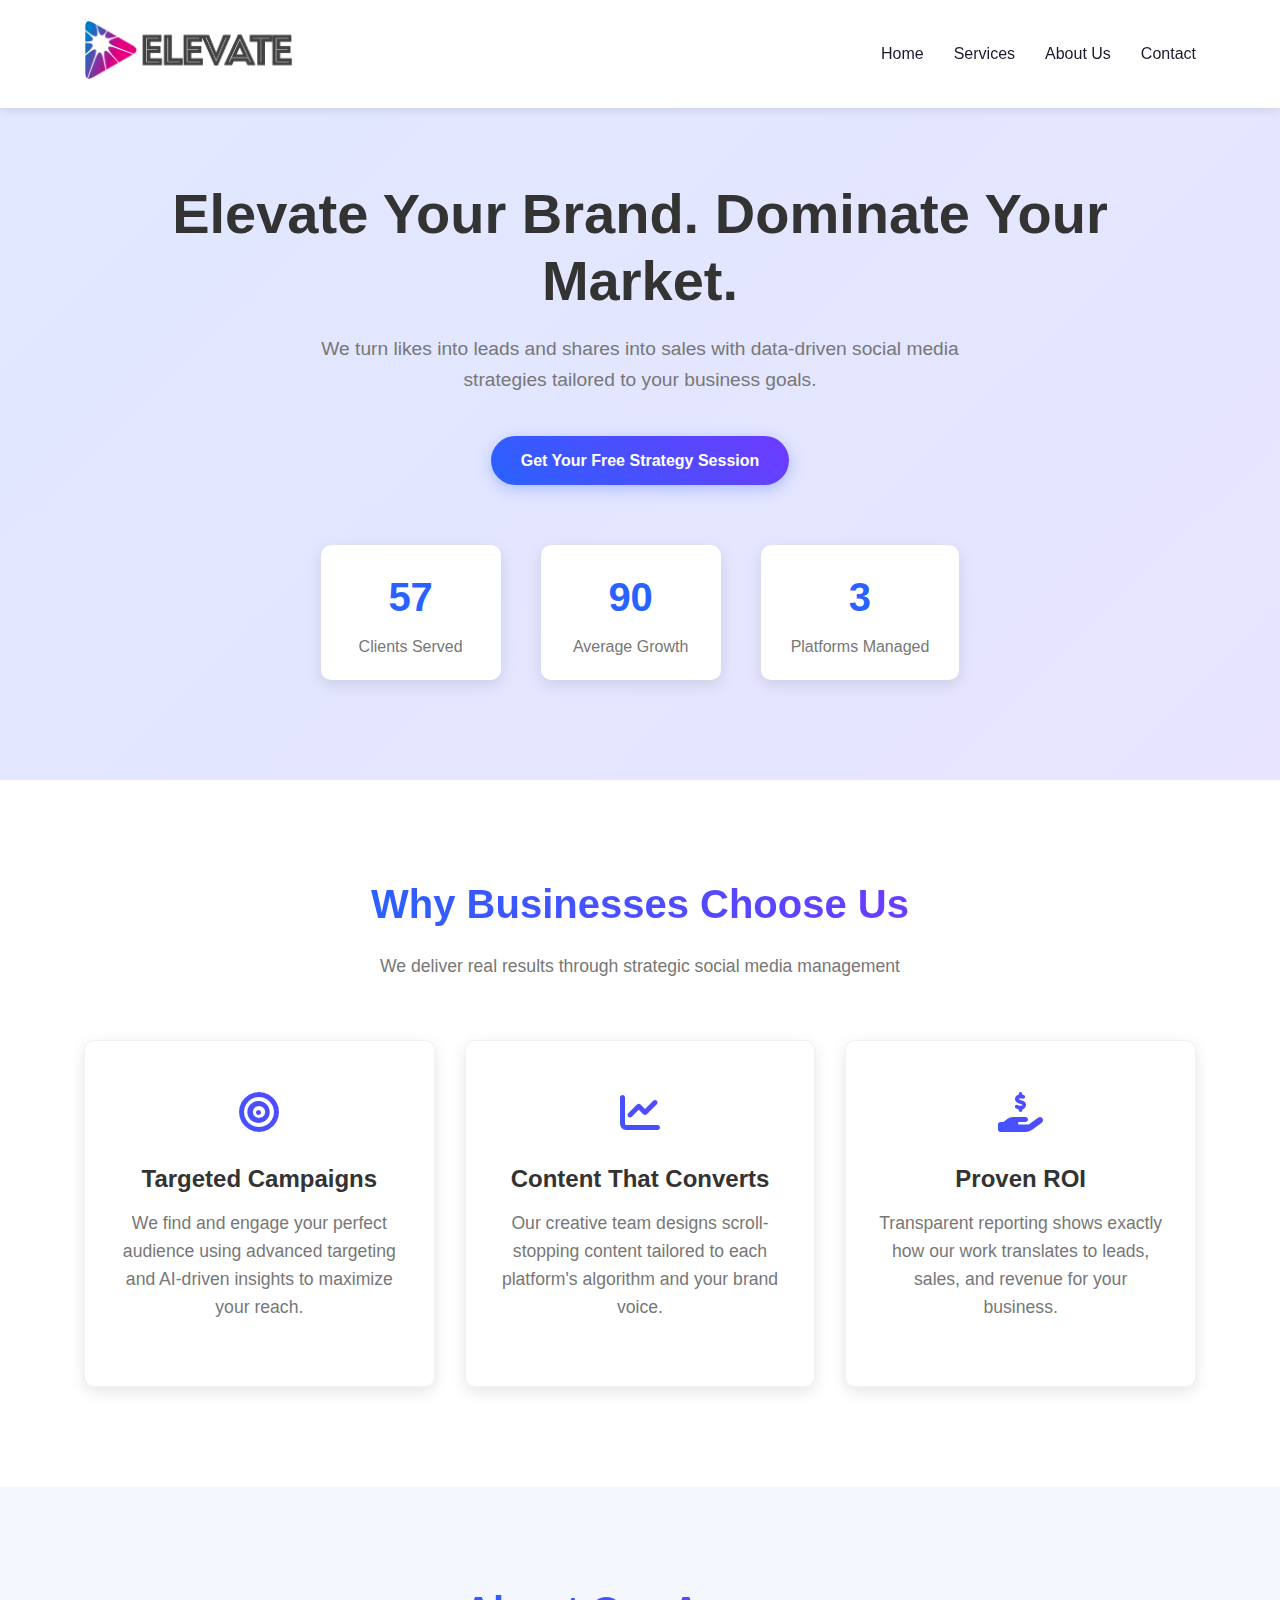
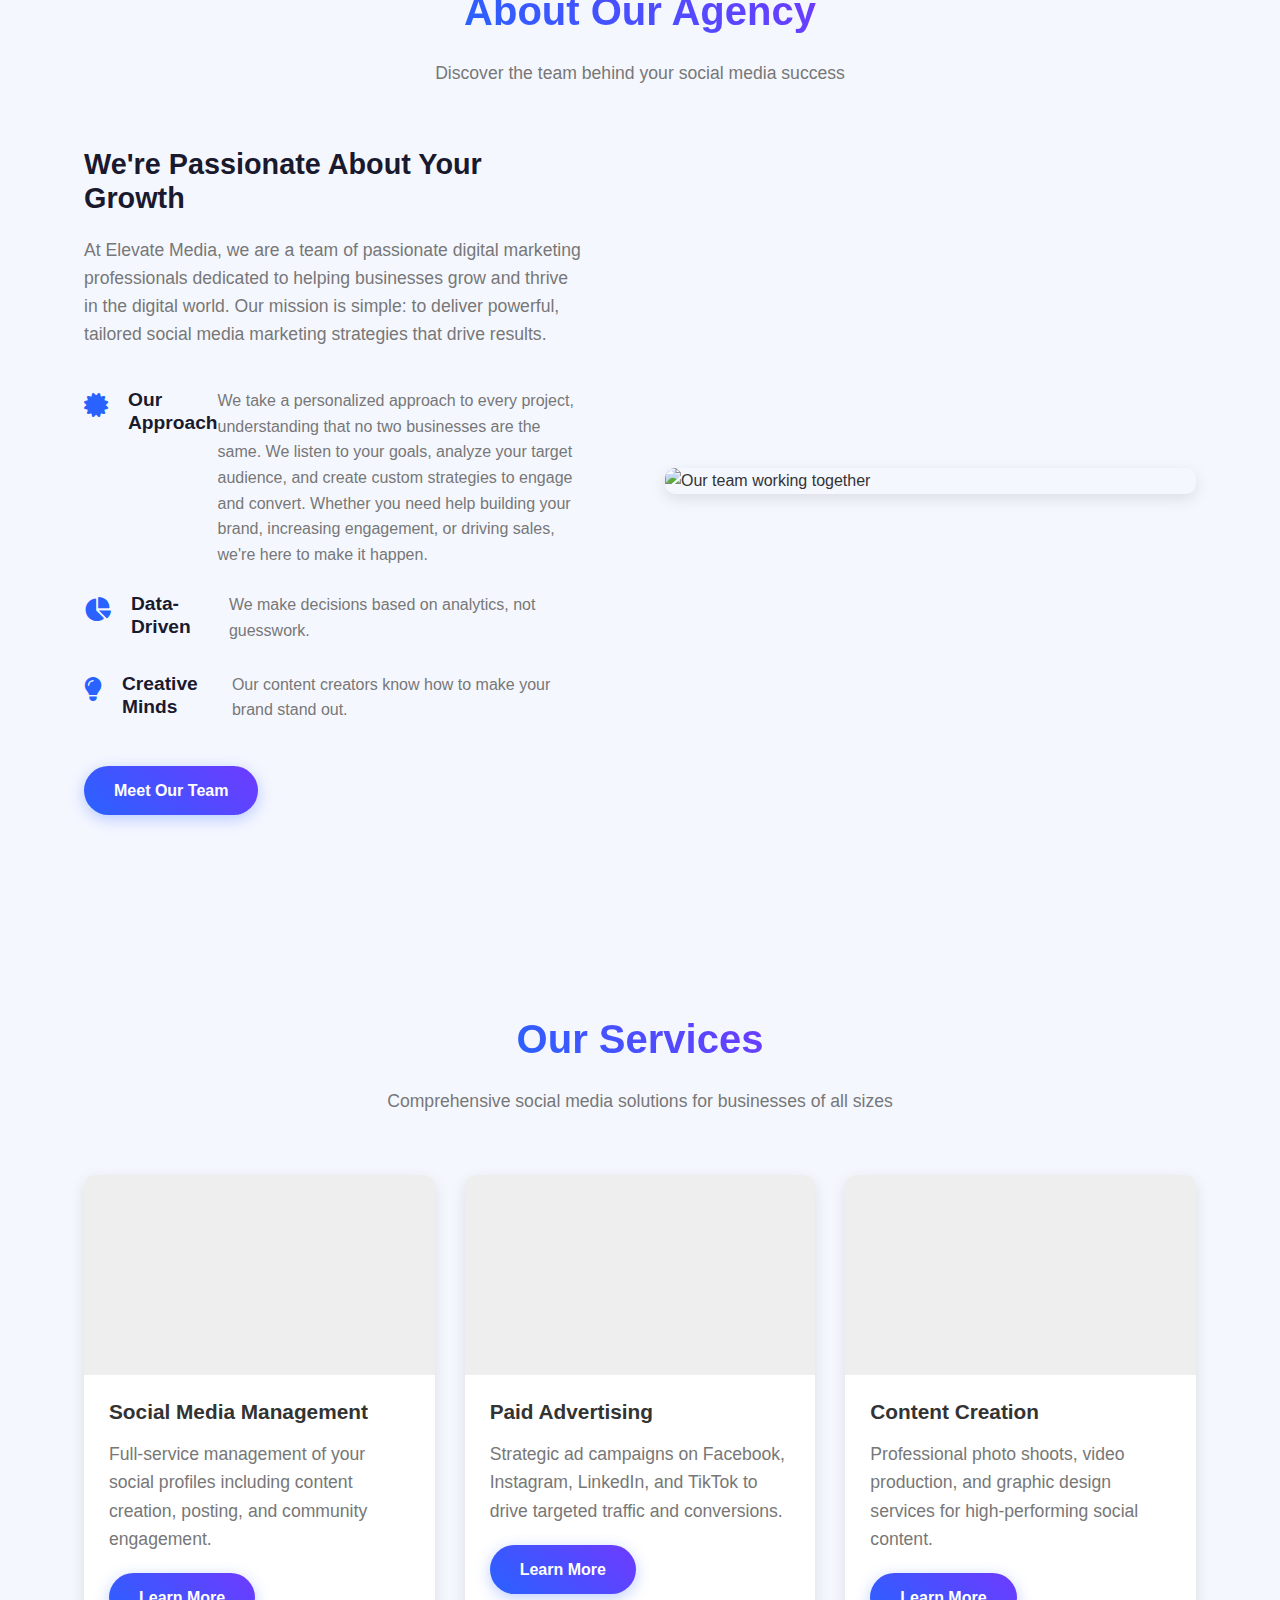
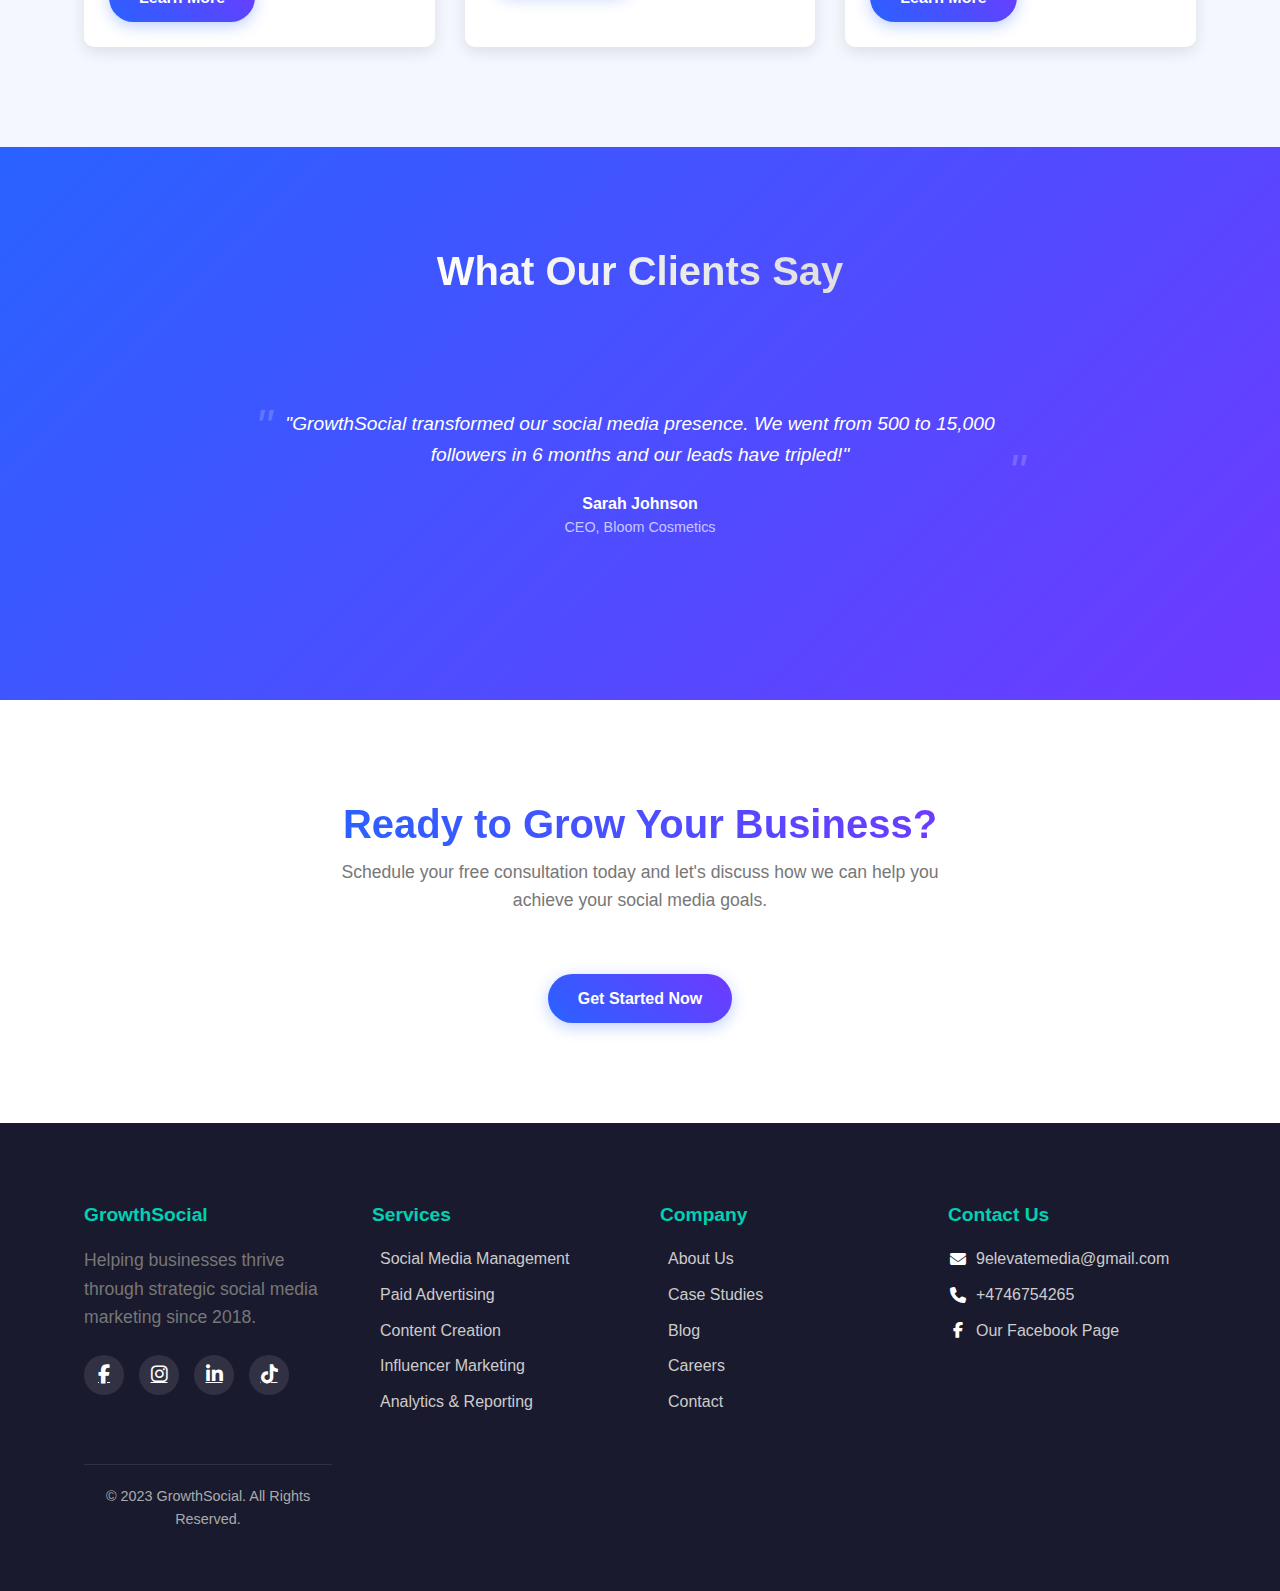
==== index.html @ 4ab0d96a "Update and rename 1.html to index.html" ====
<!DOCTYPE html>
<html lang="en">
<head>
    <meta charset="UTF-8">
    <meta name="viewport" content="width=device-width, initial-scale=1.0">
    <title> ElevateMedia | Premium Social Media Marketing</title>
    <!-- CSS Links -->
    <link rel="stylesheet" href="2.css">
    <!-- Font Awesome -->
    <link rel="stylesheet" href="https://cdnjs.cloudflare.com/ajax/libs/font-awesome/6.4.0/css/all.min.css">
</head>
<body>
    <!-- Header -->
    <header>
        <div class="container">
            <nav class="nav-container">
                <a href="#" class="logo">
                    <img src="Elevate Main Logo.png" alt="Elevate">
                  </a>
                <ul class="nav-links">
                    <li><a href="#">Home</a></li>
                    <li><a href="#services">Services</a></li>
                    <li><a href="#about">About Us</a></li>
                    <li><a href="#contact">Contact</a></li>
                </ul>
                <div class="menu-toggle">
                    <i class="fas fa-bars"></i>
                </div>
            </nav>
        </div>
    </header>

    <!-- Hero Section -->
    <section class="hero">
        <div class="container">
            <h1> Elevate Your Brand. Dominate Your Market.</h1>
            <p>We turn likes into leads and shares into sales with data-driven social media strategies tailored to your business goals.</p>
            <a href="#contact" class="btn">Get Your Free Strategy Session</a>
            
            <div class="stats">
                <div class="stat-item">
                    <div class="stat-number" id="client-count">0</div>
                    <div class="stat-label">Clients Served</div>
                </div>
                <div class="stat-item">
                    <div class="stat-number" id="growth-percent">0</div>
                    <div class="stat-label">Average Growth</div>
                </div>
                <div class="stat-item">
                    <div class="stat-number" id="platforms-count">0</div>
                    <div class="stat-label">Platforms Managed</div>
                </div>
            </div>
        </div>
    </section>

    <!-- Value Propositions -->
    <section class="value-props">
        <div class="container">
            <div class="section-title">
                <h2>Why Businesses Choose Us</h2>
                <p>We deliver real results through strategic social media management</p>
            </div>
            
            <div class="props-grid">
                <div class="prop-card">
                    <div class="prop-icon">
                        <i class="fas fa-bullseye"></i>
                    </div>
                    <h3>Targeted Campaigns</h3>
                    <p>We find and engage your perfect audience using advanced targeting and AI-driven insights to maximize your reach.</p>
                </div>
                
                <div class="prop-card">
                    <div class="prop-icon">
                        <i class="fas fa-chart-line"></i>
                    </div>
                    <h3>Content That Converts</h3>
                    <p>Our creative team designs scroll-stopping content tailored to each platform's algorithm and your brand voice.</p>
                </div>
                
                <div class="prop-card">
                    <div class="prop-icon">
                        <i class="fas fa-hand-holding-usd"></i>
                    </div>
                    <h3>Proven ROI</h3>
                    <p>Transparent reporting shows exactly how our work translates to leads, sales, and revenue for your business.</p>
                </div>
            </div>
        </div>
    </section>

        <!-- About Us -->
        <section class="about" id="about">
            <div class="container">
                <div class="section-title">
                    <h2>About Our Agency</h2>
                    <p>Discover the team behind your social media success</p>
                </div>
                
                <div class="about-grid">
                    <div class="about-content">
                        <h3>We're Passionate About Your Growth</h3>
                        <p>At Elevate Media, we are a team of passionate digital marketing professionals dedicated to helping businesses grow and thrive in the digital world. Our mission is simple: to deliver powerful, tailored social media marketing strategies that drive results.</p>
                        
                        <div class="about-features">
                            <div class="feature">
                                <i class="fas fa-certificate"></i>
                                <h4>Our Approach</h4>
                                <p>We take a personalized approach to every project, understanding that no two businesses are the same. We listen to your goals, analyze your target audience, and create custom strategies to engage and convert. Whether you need help building your brand, increasing engagement, or driving sales, we're here to make it happen.</p>
                            </div>
                            <div class="feature">
                                <i class="fas fa-chart-pie"></i>
                                <h4>Data-Driven</h4>
                                <p>We make decisions based on analytics, not guesswork.</p>
                            </div>
                            <div class="feature">
                                <i class="fas fa-lightbulb"></i>
                                <h4>Creative Minds</h4>
                                <p>Our content creators know how to make your brand stand out.</p>
                            </div>
                        </div>
                        
                        <a href="#contact" class="btn">Meet Our Team</a>
                    </div>
                    
                    <div class="about-image">
                        <img src="https://images.unsplash.com/photo-1552664730-d307ca884978?ixlib=rb-4.0.3&ixid=M3wxMjA3fDB8MHxwaG90by1wYWdlfHx8fGVufDB8fHx8fA%3D%3D&auto=format&fit=crop&w=1170&q=80" alt="Our team working together">
                    </div>
                </div>
            </div>
        </section>

    <!-- Services -->
    <section class="services" id="services">
        <div class="container">
            <div class="section-title">
                <h2>Our Services</h2>
                <p>Comprehensive social media solutions for businesses of all sizes</p>
            </div>
            
            <div class="services-grid">
                <div class="service-card">
                    <div class="service-img" style="background-image: url('https://images.unsplash.com/photo-1611162617213-7d7a39e9b1d7?ixlib=rb-4.0.3&ixid=M3wxMjA3fDB8MHxwaG90by1wYWdlfHx8fGVufDB8fHx8fA%3D%3D&auto=format&fit=crop&w=1074&q=80');"></div>
                    <div class="service-content">
                        <h3>Social Media Management</h3>
                        <p>Full-service management of your social profiles including content creation, posting, and community engagement.</p>
                        <a href="#" class="btn">Learn More</a>
                    </div>
                </div>
                
                <div class="service-card">
                    <div class="service-img" style="background-image: url('https://images.unsplash.com/photo-1563986768609-322da13575f3?ixlib=rb-4.0.3&ixid=M3wxMjA3fDB8MHxwaG90by1wYWdlfHx8fGVufDB8fHx8fA%3D%3D&auto=format&fit=crop&w=1170&q=80');"></div>
                    <div class="service-content">
                        <h3>Paid Advertising</h3>
                        <p>Strategic ad campaigns on Facebook, Instagram, LinkedIn, and TikTok to drive targeted traffic and conversions.</p>
                        <a href="#" class="btn">Learn More</a>
                    </div>
                </div>
                
                <div class="service-card">
                    <div class="service-img" style="background-image: url('https://images.unsplash.com/photo-1611162616475-465b1877466d?ixlib=rb-4.0.3&ixid=M3wxMjA3fDB8MHxwaG90by1wYWdlfHx8fGVufDB8fHx8fA%3D%3D&auto=format&fit=crop&w=1170&q=80');"></div>
                    <div class="service-content">
                        <h3>Content Creation</h3>
                        <p>Professional photo shoots, video production, and graphic design services for high-performing social content.</p>
                        <a href="#" class="btn">Learn More</a>
                    </div>
                </div>
            </div>
        </div>
    </section>

    <!-- Testimonials -->
    <section class="testimonials">
        <div class="container">
            <div class="section-title">
                <h2>What Our Clients Say</h2>
            </div>
            
            <div class="testimonial-slider">
                <div class="testimonial">
                    <div class="testimonial-content">
                        "GrowthSocial transformed our social media presence. We went from 500 to 15,000 followers in 6 months and our leads have tripled!"
                    </div>
                    <div class="testimonial-author">Sarah Johnson</div>
                    <div class="testimonial-role">CEO, Bloom Cosmetics</div>
                </div>
                <div class="testimonial-nav"></div>
            </div>
        </div>
    </section>

    <!-- CTA -->
    <section class="cta" id="contact">
        <div class="container">
            <div class="section-title">
                <h2>Ready to Grow Your Business?</h2>
                <p>Schedule your free consultation today and let's discuss how we can help you achieve your social media goals.</p>
            </div>
            <a href="#" class="btn" id="contactBtn">Get Started Now</a>
        </div>
    </section>

    <!-- Contact Popup Modal -->
<div class="modal" id="contactModal">
    <div class="modal-content">
      <span class="close-modal">&times;</span>
      <h2>Get In Touch</h2>
      <form id="contactForm">
        <div class="form-group">
          <label for="name">Your Name</label>
          <input type="text" id="name" name="name" required>
        </div>
        <div class="form-group">
          <label for="message">Your Message</label>
          <textarea id="message" name="message" rows="5" required></textarea>
        </div>
        <button type="submit" class="btn">Send Message</button>
      </form>
      <div id="formSuccess" class="success-message" style="display: none;">
        Thank you! Your message has been sent. We'll get back to you soon.
      </div>
    </div>
  </div>

    <!-- Footer -->
    <footer>
        <div class="container">
            <div class="footer-grid">
                <div class="footer-col">
                    <h3>GrowthSocial</h3>
                    <p>Helping businesses thrive through strategic social media marketing since 2018.</p>
                    <div class="social-links">
                        <a href="#"><i class="fab fa-facebook-f"></i></a>
                        <a href="#"><i class="fab fa-instagram"></i></a>
                        <a href="#"><i class="fab fa-linkedin-in"></i></a>
                        <a href="#"><i class="fab fa-tiktok"></i></a>
                    </div>
                </div>
                
                <div class="footer-col">
                    <h3>Services</h3>
                    <ul class="footer-links">
                        <li><a href="#">Social Media Management</a></li>
                        <li><a href="#">Paid Advertising</a></li>
                        <li><a href="#">Content Creation</a></li>
                        <li><a href="#">Influencer Marketing</a></li>
                        <li><a href="#">Analytics & Reporting</a></li>
                    </ul>
                </div>
                
                <div class="footer-col">
                    <h3>Company</h3>
                    <ul class="footer-links">
                        <li><a href="#">About Us</a></li>
                        <li><a href="#">Case Studies</a></li>
                        <li><a href="#">Blog</a></li>
                        <li><a href="#">Careers</a></li>
                        <li><a href="#">Contact</a></li>
                    </ul>
                </div>
                
                <div class="footer-col">
                    <!-- Company Logo -->
                    
                    <h3>Contact Us</h3>
                    <ul class="footer-links">
                        <!-- Email -->
                        <li>
                            <i class="fas fa-envelope"></i>
                            <a href="mailto:hello@yourcompany.com">9elevatemedia@gmail.com</a>
                        </li>
                        
                        <!-- Phone -->
                        <li>
                            <i class="fas fa-phone"></i>
                            <a href="tel:+1234567890">+4746754265</a>
                        </li>
                        
                        <!-- Facebook -->
                        <li>
                            <i class="fab fa-facebook-f"></i>
                            <a href="https://www.facebook.com/profile.php?id=61558657535816&locale=nb_NO" target="_blank">Our Facebook Page</a>
                        </li>
                    </ul>
                </div>
            
            <div class="copyright">
                &copy; 2023 GrowthSocial. All Rights Reserved.
            </div>
        </div>
    </footer>

    <!-- JavaScript -->
    <script src="3.js"></script>
</body>
</html>
---- 2.css ----
/* ===== Global Styles ===== */
:root {
  --primary: #2962FF;
  --secondary: #6E3AFF;
  --dark: #1A1A2E;
  --light: #F5F7FF;
  --accent: #00D1B2;
  --text-dark: #333;
  --text-light: #777;
  --white: #FFFFFF;
  --shadow: 0 5px 15px rgba(0, 0, 0, 0.1);
  --transition: all 0.3s ease;
}

* {
  margin: 0;
  padding: 0;
  box-sizing: border-box;
}

body {
  font-family: 'Inter', -apple-system, BlinkMacSystemFont, 'Segoe UI', Roboto, Oxygen, Ubuntu, Cantarell, 'Open Sans', sans-serif;
  line-height: 1.6;
  color: var(--text-dark);
  background-color: var(--light);
  overflow-x: hidden;
}

.container {
  width: 90%;
  max-width: 1200px;
  margin: 0 auto;
  padding: 0 20px;
}

section {
  padding: 100px 0;
}

h1, h2, h3, h4 {
  line-height: 1.2;
  margin-bottom: 1rem;
}

h2 {
  font-size: 2.5rem;
  margin-bottom: 1.5rem;
  background: linear-gradient(45deg, var(--primary), var(--secondary));
  -webkit-background-clip: text;
  -webkit-text-fill-color: transparent;
  display: inline-block;
}

p {
  margin-bottom: 1.5rem;
  color: var(--text-light);
  font-size: 1.1rem;
}

img {
  max-width: 100%;
  height: auto;
}

.btn {
  display: inline-block;
  padding: 12px 30px;
  background: linear-gradient(45deg, var(--primary), var(--secondary));
  color: var(--white);
  border-radius: 50px;
  text-decoration: none;
  font-weight: 600;
  transition: var(--transition);
  border: none;
  cursor: pointer;
  box-shadow: 0 4px 15px rgba(41, 98, 255, 0.3);
  text-align: center;
}

.btn:hover {
  transform: translateY(-3px);
  box-shadow: 0 6px 20px rgba(41, 98, 255, 0.4);
}

.section-title {
  text-align: center;
  margin-bottom: 60px;
}

.section-title p {
  max-width: 700px;
  margin: 0 auto;
}

/* ===== Header ===== */
header {
  background-color: var(--white);
  box-shadow: 0 2px 10px rgba(0, 0, 0, 0.1);
  position: fixed;
  width: 100%;
  z-index: 1000;
  transition: var(--transition);
}

.nav-container {
  display: flex;
  justify-content: space-between;
  align-items: center;
  padding: 20px 0;
}

.logo img {
  height: 60px; /* Adjust based on your logo proportions */
  width: auto; /* Maintains aspect ratio */
  transition: var(--transition);
}

/*.logo {
  font-size: 1.8rem;
  font-weight: 700;
  color: var(--primary);
  text-decoration: none;
}*/

/* Style contact links */
.footer-links a {
  color: #ccc;
  text-decoration: none;
  transition: var(--transition);
  margin-left: 8px;
}

.footer-links a:hover {
  color: var(--accent);
}

.footer-links li {
  display: flex;
  align-items: center;
  margin-bottom: 12px;
}

.footer-links i {
  width: 20px;
  text-align: center;
}

.logo span {
  color: var(--secondary);
}

.nav-links {
  display: flex;
  list-style: none;
}

.nav-links li {
  margin-left: 30px;
}

.nav-links a {
  text-decoration: none;
  color: var(--dark);
  font-weight: 500;
  transition: var(--transition);
  position: relative;
}

.nav-links a:hover {
  color: var(--primary);
}

.nav-links a::after {
  content: '';
  position: absolute;
  width: 0;
  height: 2px;
  background: var(--primary);
  bottom: -5px;
  left: 0;
  transition: var(--transition);
}

.nav-links a:hover::after {
  width: 100%;
}

.menu-toggle {
  display: none;
  cursor: pointer;
  font-size: 1.5rem;
}

/* ===== Hero Section ===== */
.hero {
  background: linear-gradient(135deg, rgba(41, 98, 255, 0.1), rgba(110, 58, 255, 0.1));
  padding: 180px 0 100px;
  text-align: center;
  position: relative;
  overflow: hidden;
}

.hero h1 {
  font-size: 3.5rem;
  margin-bottom: 20px;
  line-height: 1.2;
}

.hero p {
  font-size: 1.2rem;
  max-width: 700px;
  margin: 0 auto 40px;
  color: var(--text-light);
}

/* ===== Stats ===== */
.stats {
  display: flex;
  justify-content: center;
  gap: 40px;
  margin-top: 60px;
  flex-wrap: wrap;
}

.stat-item {
  text-align: center;
  padding: 20px 30px;
  background-color: var(--white);
  border-radius: 10px;
  box-shadow: var(--shadow);
  min-width: 180px;
}

.stat-number {
  font-size: 2.5rem;
  font-weight: 700;
  color: var(--primary);
  margin-bottom: 5px;
}

.stat-label {
  font-size: 1rem;
  color: var(--text-light);
}

/* ===== Value Props ===== */
.value-props {
  background-color: var(--white);
}

.props-grid {
  display: grid;
  grid-template-columns: repeat(auto-fit, minmax(300px, 1fr));
  gap: 30px;
}

.prop-card {
  background-color: var(--white);
  border-radius: 10px;
  padding: 40px 30px;
  box-shadow: var(--shadow);
  transition: var(--transition);
  text-align: center;
  border: 1px solid rgba(0, 0, 0, 0.05);
}

.prop-card:hover {
  transform: translateY(-10px);
  box-shadow: 0 15px 30px rgba(0, 0, 0, 0.15);
}

.prop-icon {
  font-size: 2.5rem;
  margin-bottom: 20px;
  background: linear-gradient(45deg, var(--primary), var(--secondary));
  -webkit-background-clip: text;
  -webkit-text-fill-color: transparent;
}

.prop-card h3 {
  font-size: 1.5rem;
  margin-bottom: 15px;
}

/* ===== About Section ===== */
.about {
  background-color: var(--light);
}

.about-grid {
  display: grid;
  grid-template-columns: 1fr 1fr;
  gap: 50px;
  align-items: center;
}

.about-content {
  padding-right: 30px;
}

.about-content h3 {
  font-size: 1.8rem;
  margin-bottom: 20px;
  color: var(--dark);
}

.about-image {
  border-radius: 10px;
  overflow: hidden;
  box-shadow: var(--shadow);
}

.about-image img {
  width: 100%;
  height: auto;
  display: block;
  transition: var(--transition);
}

.about-image:hover img {
  transform: scale(1.03);
}

.about-features {
  margin: 40px 0;
}

.feature {
  display: flex;
  margin-bottom: 25px;
}

.feature i {
  font-size: 1.5rem;
  color: var(--primary);
  margin-right: 20px;
  margin-top: 5px;
}

.feature h4 {
  font-size: 1.2rem;
  margin-bottom: 8px;
  color: var(--dark);
}

.feature p {
  font-size: 1rem;
  margin-bottom: 0;
}

/* ===== Services ===== */
.services {
  background-color: var(--light);
}

.services-grid {
  display: grid;
  grid-template-columns: repeat(auto-fit, minmax(280px, 1fr));
  gap: 30px;
}

.service-card {
  background-color: var(--white);
  border-radius: 10px;
  overflow: hidden;
  box-shadow: var(--shadow);
  transition: var(--transition);
}

.service-card:hover {
  transform: translateY(-10px);
}

.service-img {
  height: 200px;
  background-color: #eee;
  background-size: cover;
  background-position: center;
}

.service-content {
  padding: 25px;
}

.service-content h3 {
  font-size: 1.3rem;
  margin-bottom: 15px;
}

.service-content p {
  color: var(--text-light);
  margin-bottom: 20px;
}

/* ===== Testimonials ===== */
.testimonials {
  background: linear-gradient(135deg, var(--primary), var(--secondary));
  color: var(--white);
  text-align: center;
}

.testimonials h2 {
  background: linear-gradient(45deg, var(--white), #ddd);
  -webkit-background-clip: text;
  -webkit-text-fill-color: transparent;
}

.testimonial-slider {
  max-width: 800px;
  margin: 0 auto;
  position: relative;
}

.testimonial {
  padding: 30px;
  transition: var(--transition);
}

.testimonial-content {
  font-size: 1.2rem;
  font-style: italic;
  margin-bottom: 20px;
  position: relative;
}

.testimonial-content::before,
.testimonial-content::after {
  content: '"';
  font-size: 3rem;
  color: rgba(255, 255, 255, 0.2);
  position: absolute;
}

.testimonial-content::before {
  top: -20px;
  left: -15px;
}

.testimonial-content::after {
  bottom: -40px;
  right: -15px;
}

.testimonial-author {
  font-weight: 700;
  margin-top: 20px;
}

.testimonial-role {
  color: rgba(255, 255, 255, 0.7);
  font-size: 0.9rem;
}

.testimonial-nav {
  margin-top: 30px;
  display: flex;
  justify-content: center;
  gap: 10px;
}

/* ===== CTA ===== */
.cta {
  text-align: center;
  background-color: var(--white);
}

.cta h2 {
  margin-bottom: 10px;
}

.cta p {
  max-width: 600px;
  margin: 0 auto 30px;
}

/* ===== Modal Styles ===== */
.modal {
  display: none;
  position: fixed;
  z-index: 2000;
  left: 0;
  top: 0;
  width: 100%;
  height: 100%;
  background-color: rgba(0, 0, 0, 0.7);
  animation: fadeIn 0.3s;
}

.modal-content {
  background-color: var(--white);
  margin: 10% auto;
  padding: 30px;
  border-radius: 10px;
  width: 90%;
  max-width: 600px;
  position: relative;
  box-shadow: 0 5px 30px rgba(0, 0, 0, 0.3);
}

.close-modal {
  position: absolute;
  top: 20px;
  right: 20px;
  font-size: 1.5rem;
  cursor: pointer;
  color: var(--text-light);
  transition: var(--transition);
}

.close-modal:hover {
  color: var(--primary);
}

.form-group {
  margin-bottom: 20px;
}

.form-group label {
  display: block;
  margin-bottom: 8px;
  font-weight: 500;
  color: var(--dark);
}

.form-group input,
.form-group textarea {
  width: 100%;
  padding: 12px;
  border: 1px solid #ddd;
  border-radius: 5px;
  font-family: inherit;
  font-size: 1rem;
  transition: var(--transition);
}

.form-group input:focus,
.form-group textarea:focus {
  border-color: var(--primary);
  outline: none;
  box-shadow: 0 0 0 3px rgba(41, 98, 255, 0.2);
}

.success-message {
  background-color: #d4edda;
  color: #155724;
  padding: 15px;
  border-radius: 5px;
  margin-top: 20px;
  text-align: center;
}

/* ===== Footer ===== */
footer {
  background-color: var(--dark);
  color: var(--white);
  padding: 80px 0 20px;
}

.footer-grid {
  display: grid;
  grid-template-columns: repeat(auto-fit, minmax(200px, 1fr));
  gap: 40px;
  margin-bottom: 40px;
}

.footer-col h3 {
  font-size: 1.2rem;
  margin-bottom: 20px;
  color: var(--accent);
}

.footer-links {
  list-style: none;
}

.footer-links li {
  margin-bottom: 10px;
}

.footer-links a {
  color: #ccc;
  text-decoration: none;
  transition: var(--transition);
}

.footer-links a:hover {
  color: var(--white);
  padding-left: 5px;
}

.social-links {
  display: flex;
  gap: 15px;
  margin-top: 20px;
}

.social-links a {
  display: flex;
  align-items: center;
  justify-content: center;
  width: 40px;
  height: 40px;
  border-radius: 50%;
  background-color: rgba(255, 255, 255, 0.1);
  color: var(--white);
  font-size: 1.2rem;
  transition: var(--transition);
}

.social-links a:hover {
  background-color: var(--accent);
  transform: translateY(-3px);
}

.copyright {
  text-align: center;
  padding-top: 20px;
  border-top: 1px solid rgba(255, 255, 255, 0.1);
  color: #aaa;
  font-size: 0.9rem;
}

/* ===== Animations ===== */
@keyframes fadeIn {
  from { opacity: 0; }
  to { opacity: 1; }
}

@keyframes slideIn {
  from { transform: translateY(-50px); opacity: 0; }
  to { transform: translateY(0); opacity: 1; }
}

/* ===== Responsive Styles ===== */
@media (max-width: 992px) {
  section {
      padding: 80px 0;
  }
  
  h2 {
      font-size: 2.2rem;
  }
  
  .about-grid {
      gap: 30px;
  }
}

@media (max-width: 768px) {
  .menu-toggle {
      display: block;
      z-index: 1001;
  }
  
  .nav-links {
      position: fixed;
      top: 0;
      left: -100%;
      width: 80%;
      height: 100vh;
      background-color: var(--white);
      flex-direction: column;
      align-items: center;
      justify-content: center;
      transition: var(--transition);
      z-index: 1000;
      box-shadow: 2px 0 10px rgba(0, 0, 0, 0.1);
  }
  
  .nav-links.active {
      left: 0;
  }
  
  .nav-links li {
      margin: 15px 0;
  }
  
  .hero h1 {
      font-size: 2.5rem;
  }
  
  .hero p {
      font-size: 1.1rem;
  }
  
  section {
      padding: 60px 0;
  }
  
  h2 {
      font-size: 2rem;
  }
  
  .stats {
      gap: 15px;
  }
  
  .stat-item {
      min-width: 140px;
      padding: 15px 20px;
  }
  
  .stat-number {
      font-size: 2rem;
  }
  
  .about-grid {
      grid-template-columns: 1fr;
  }
  
  .about-content {
      padding-right: 0;
      order: 2;
  }
  
  .about-image {
      order: 1;
  }
}

@media (max-width: 576px) {
  .hero h1 {
      font-size: 2rem;
  }
  
  .btn {
      padding: 10px 25px;
      font-size: 0.9rem;
  }
  
  .stats {
      flex-direction: column;
      align-items: center;
  }
  
  .stat-item {
      width: 100%;
      max-width: 200px;
      margin-bottom: 15px;
  }
  
  .props-grid,
  .services-grid {
      grid-template-columns: 1fr;
  }
}
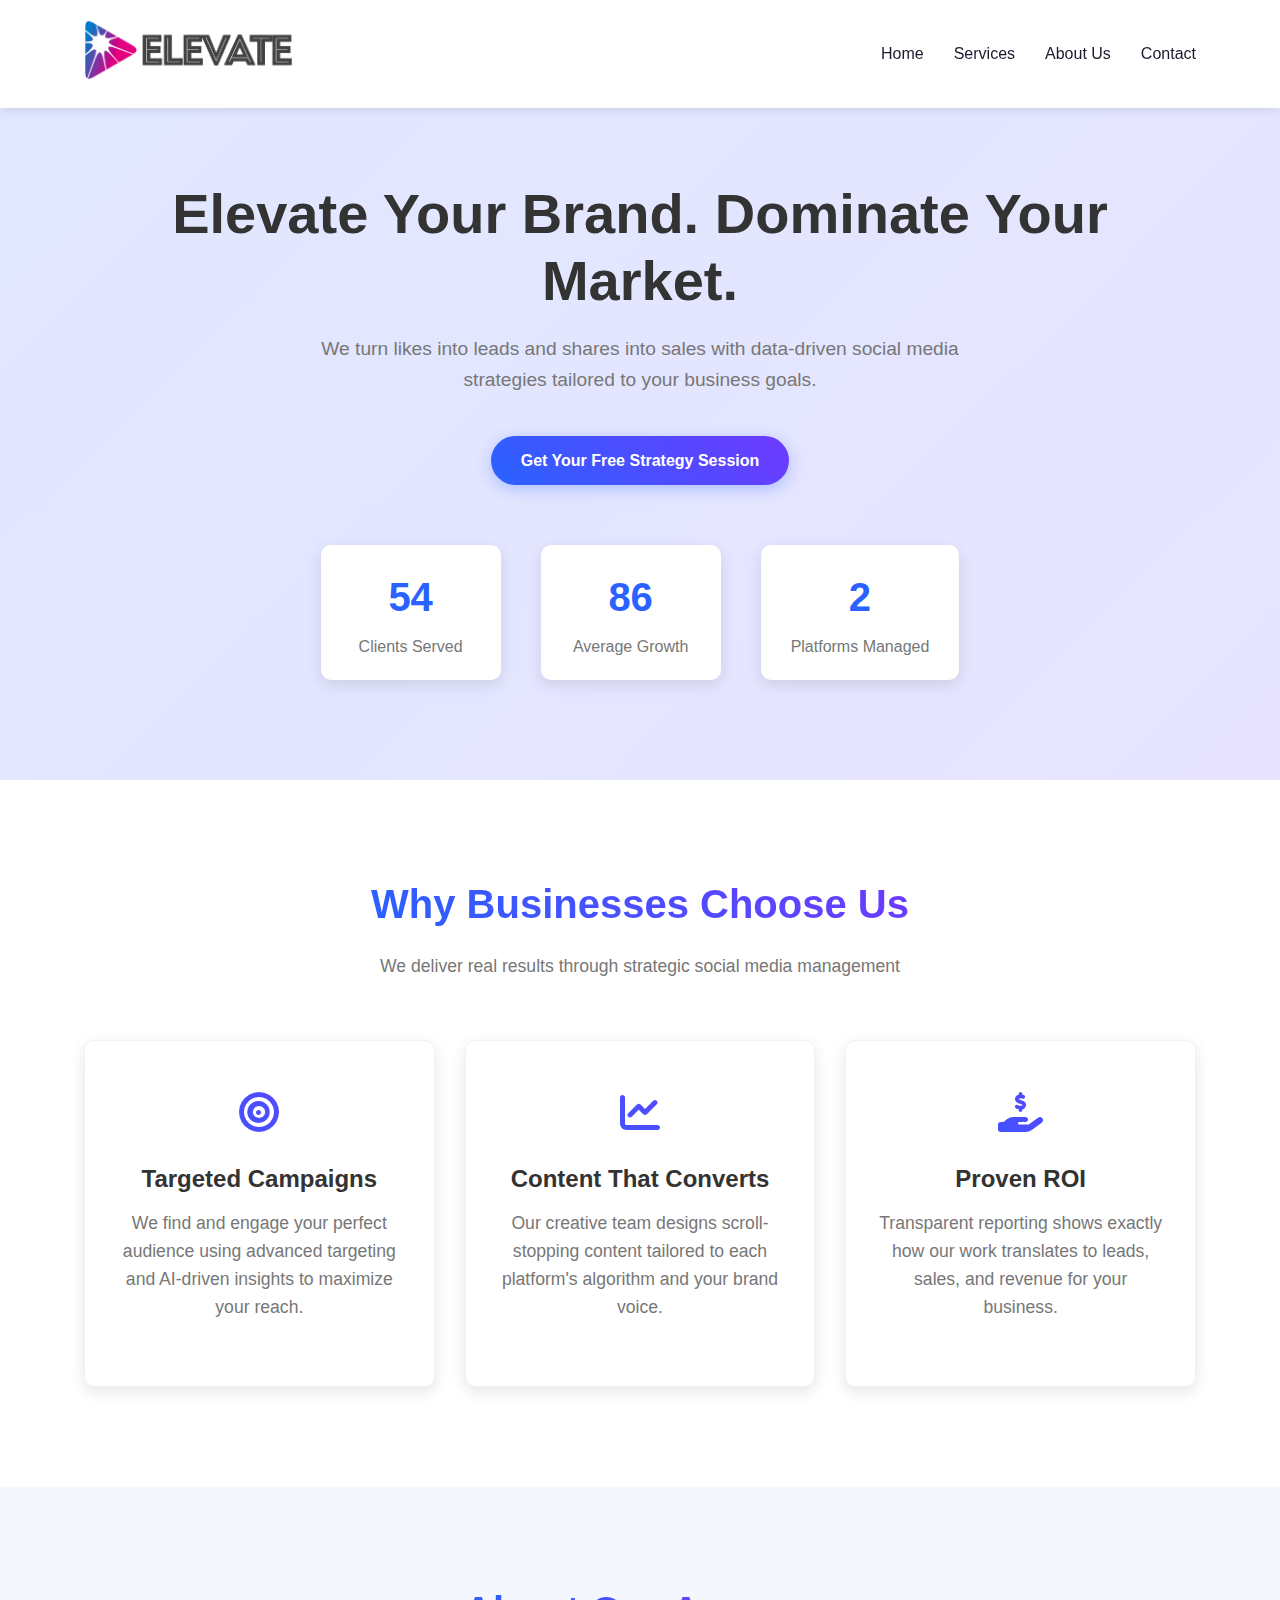
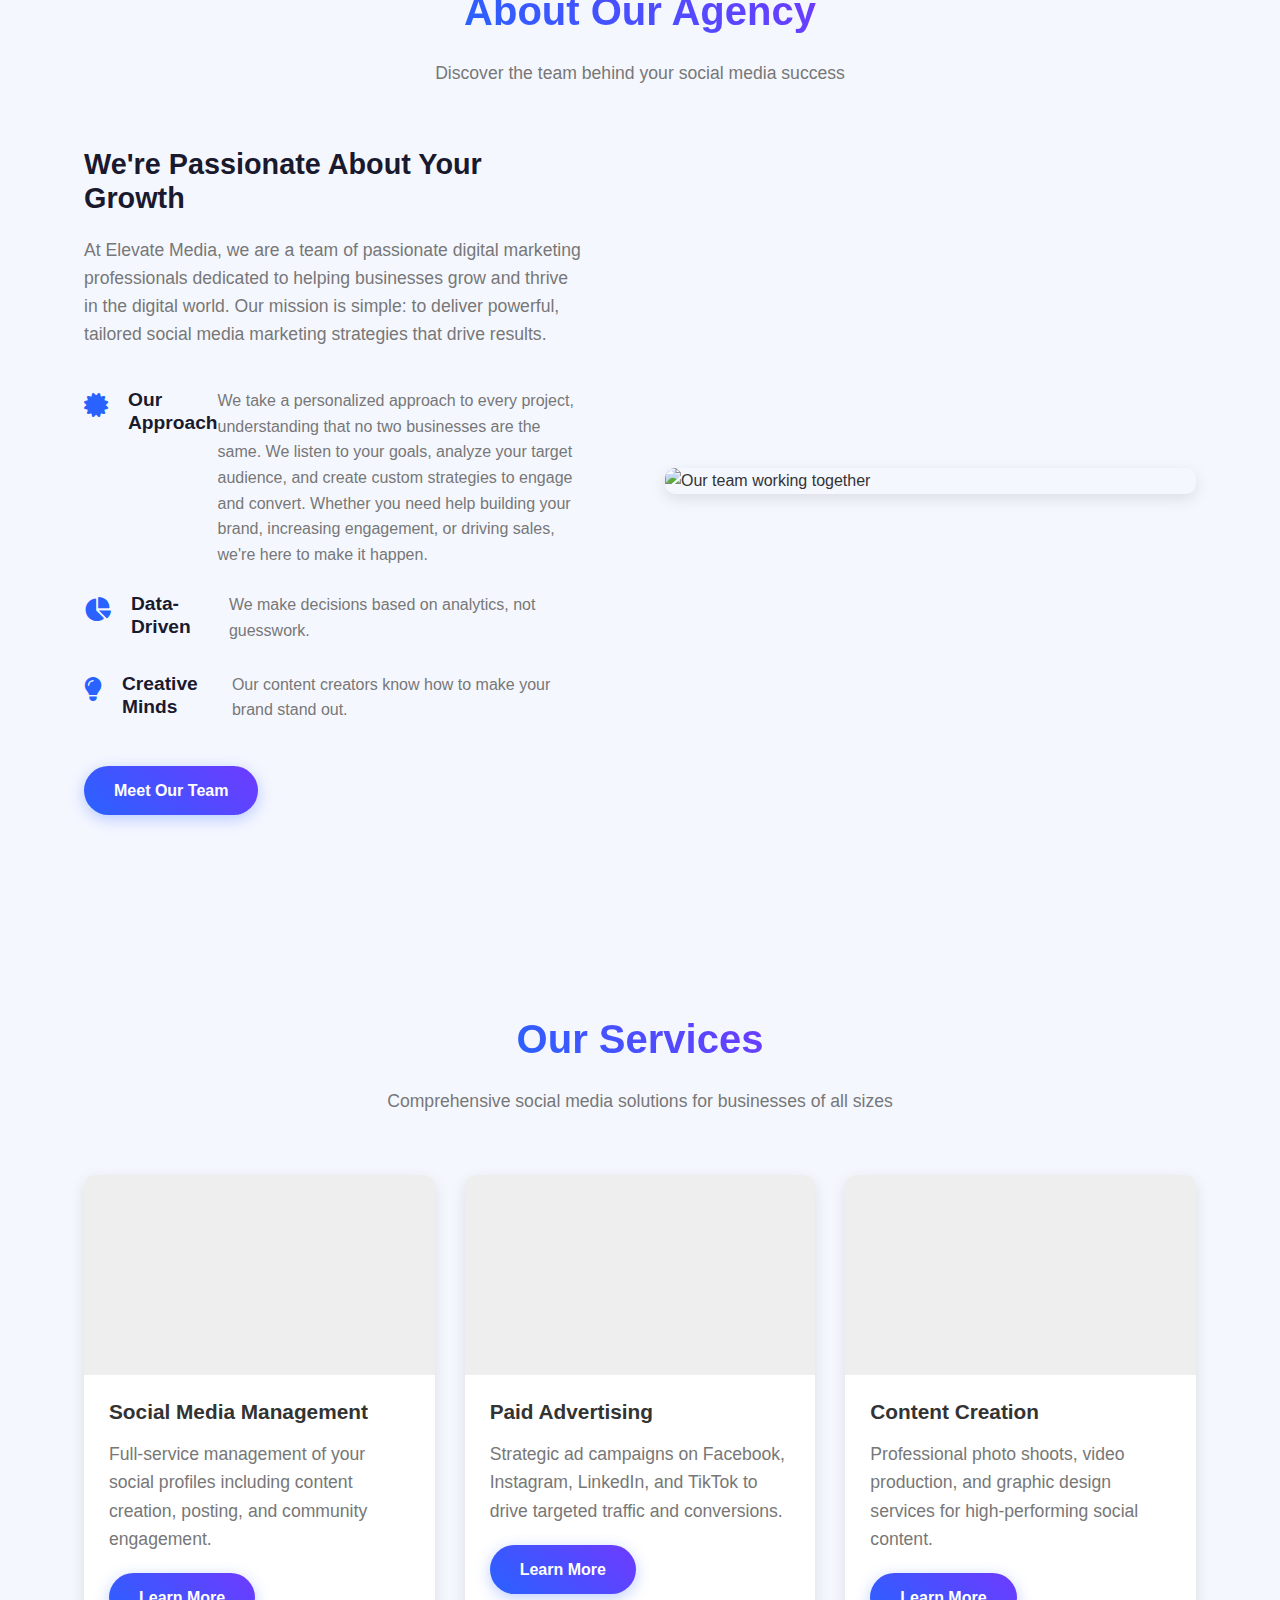
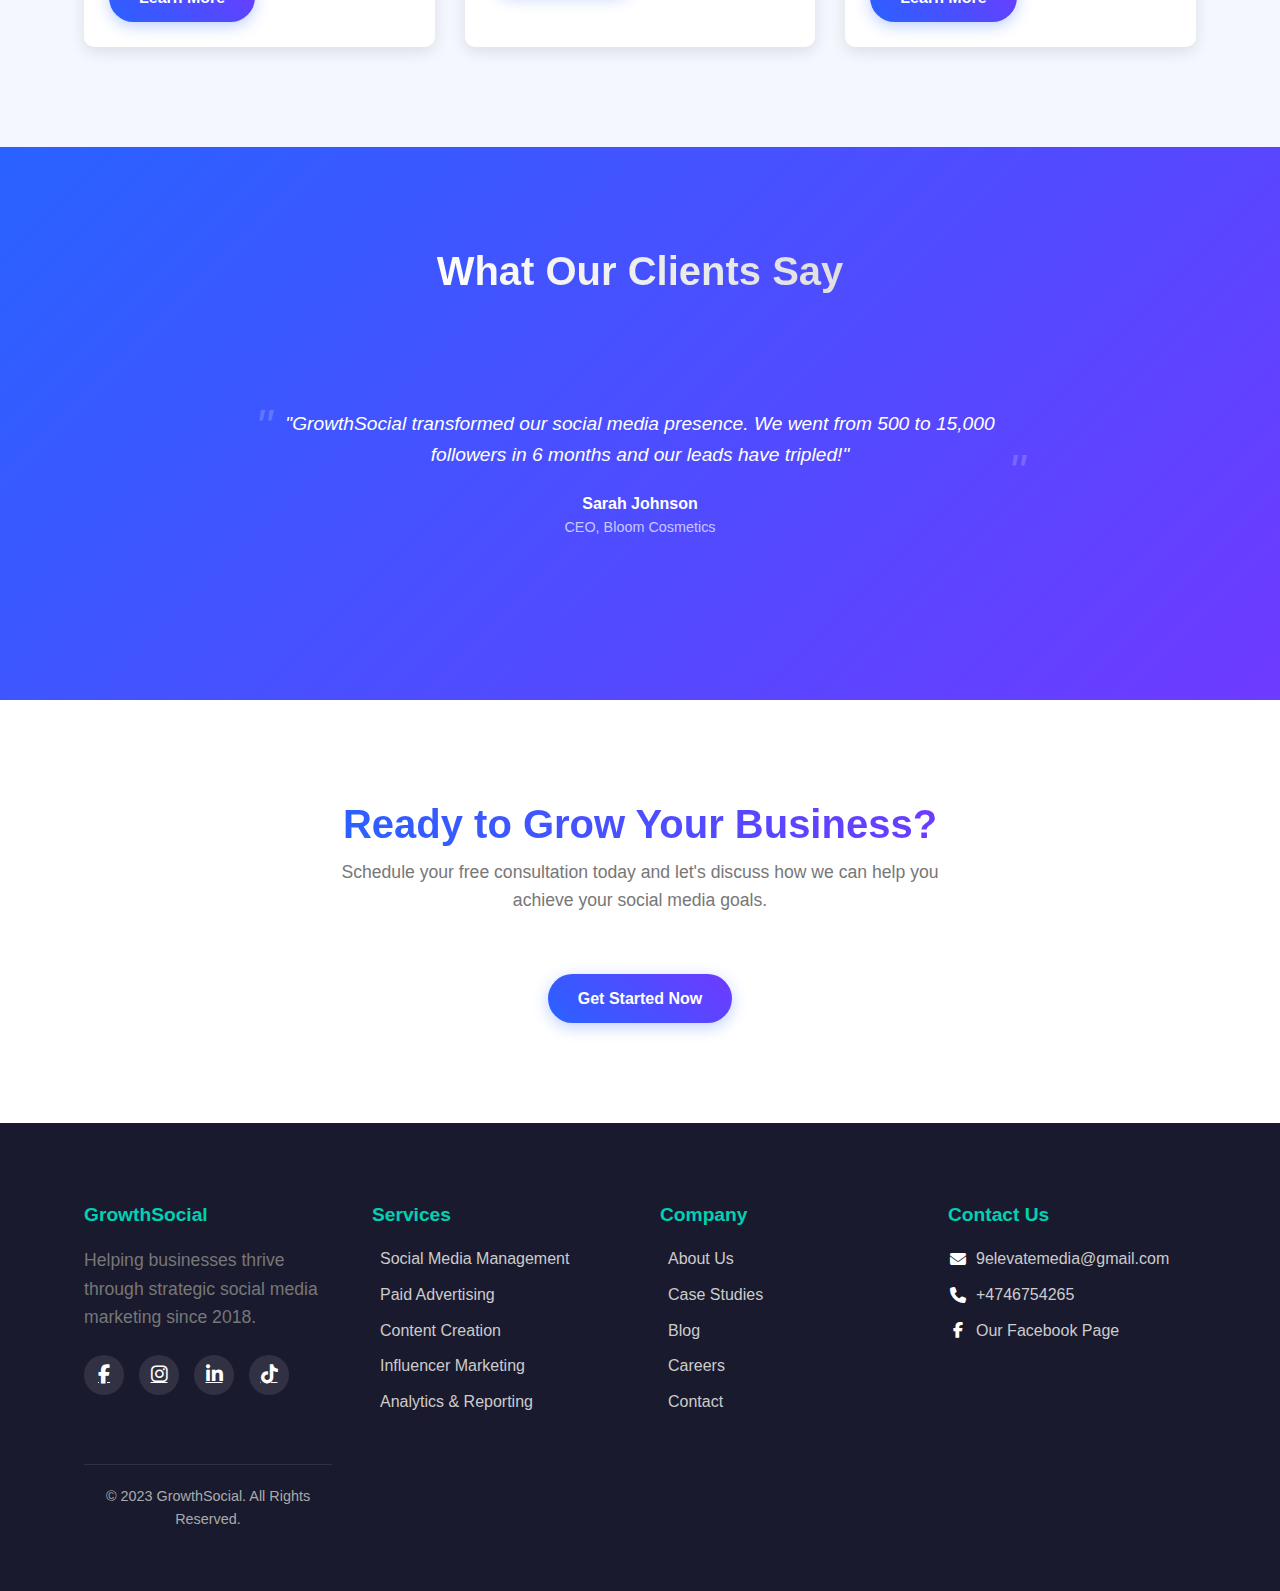
==== commit 46808545: "Update index.html" ====
--- a/index.html
+++ b/index.html
@@ -4,6 +4,8 @@
     <meta charset="UTF-8">
     <meta name="viewport" content="width=device-width, initial-scale=1.0">
     <title> ElevateMedia | Premium Social Media Marketing</title>
+    <!-- Favicon -->
+    <link rel="icon" href="Elevate Logo Symbol.png" type="image/x-icon">
     <!-- CSS Links -->
     <link rel="stylesheet" href="2.css">
     <!-- Font Awesome -->
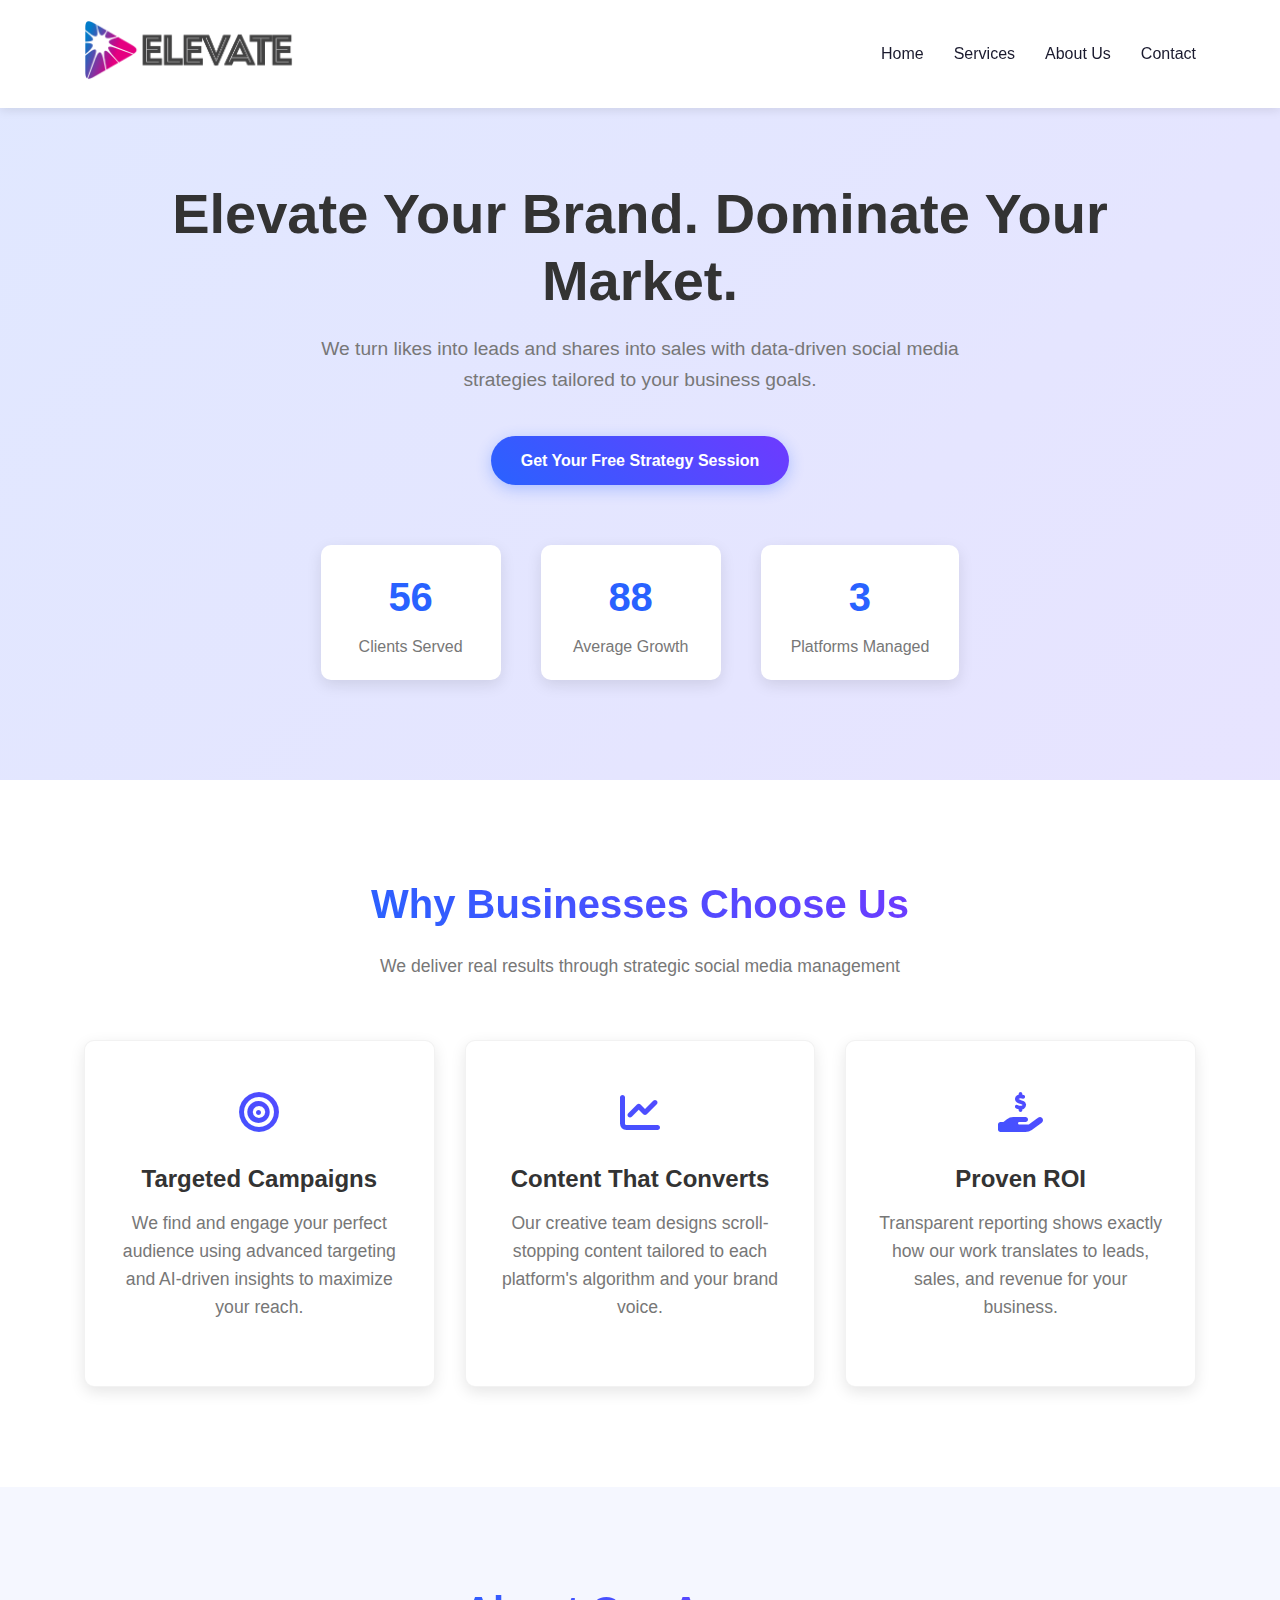
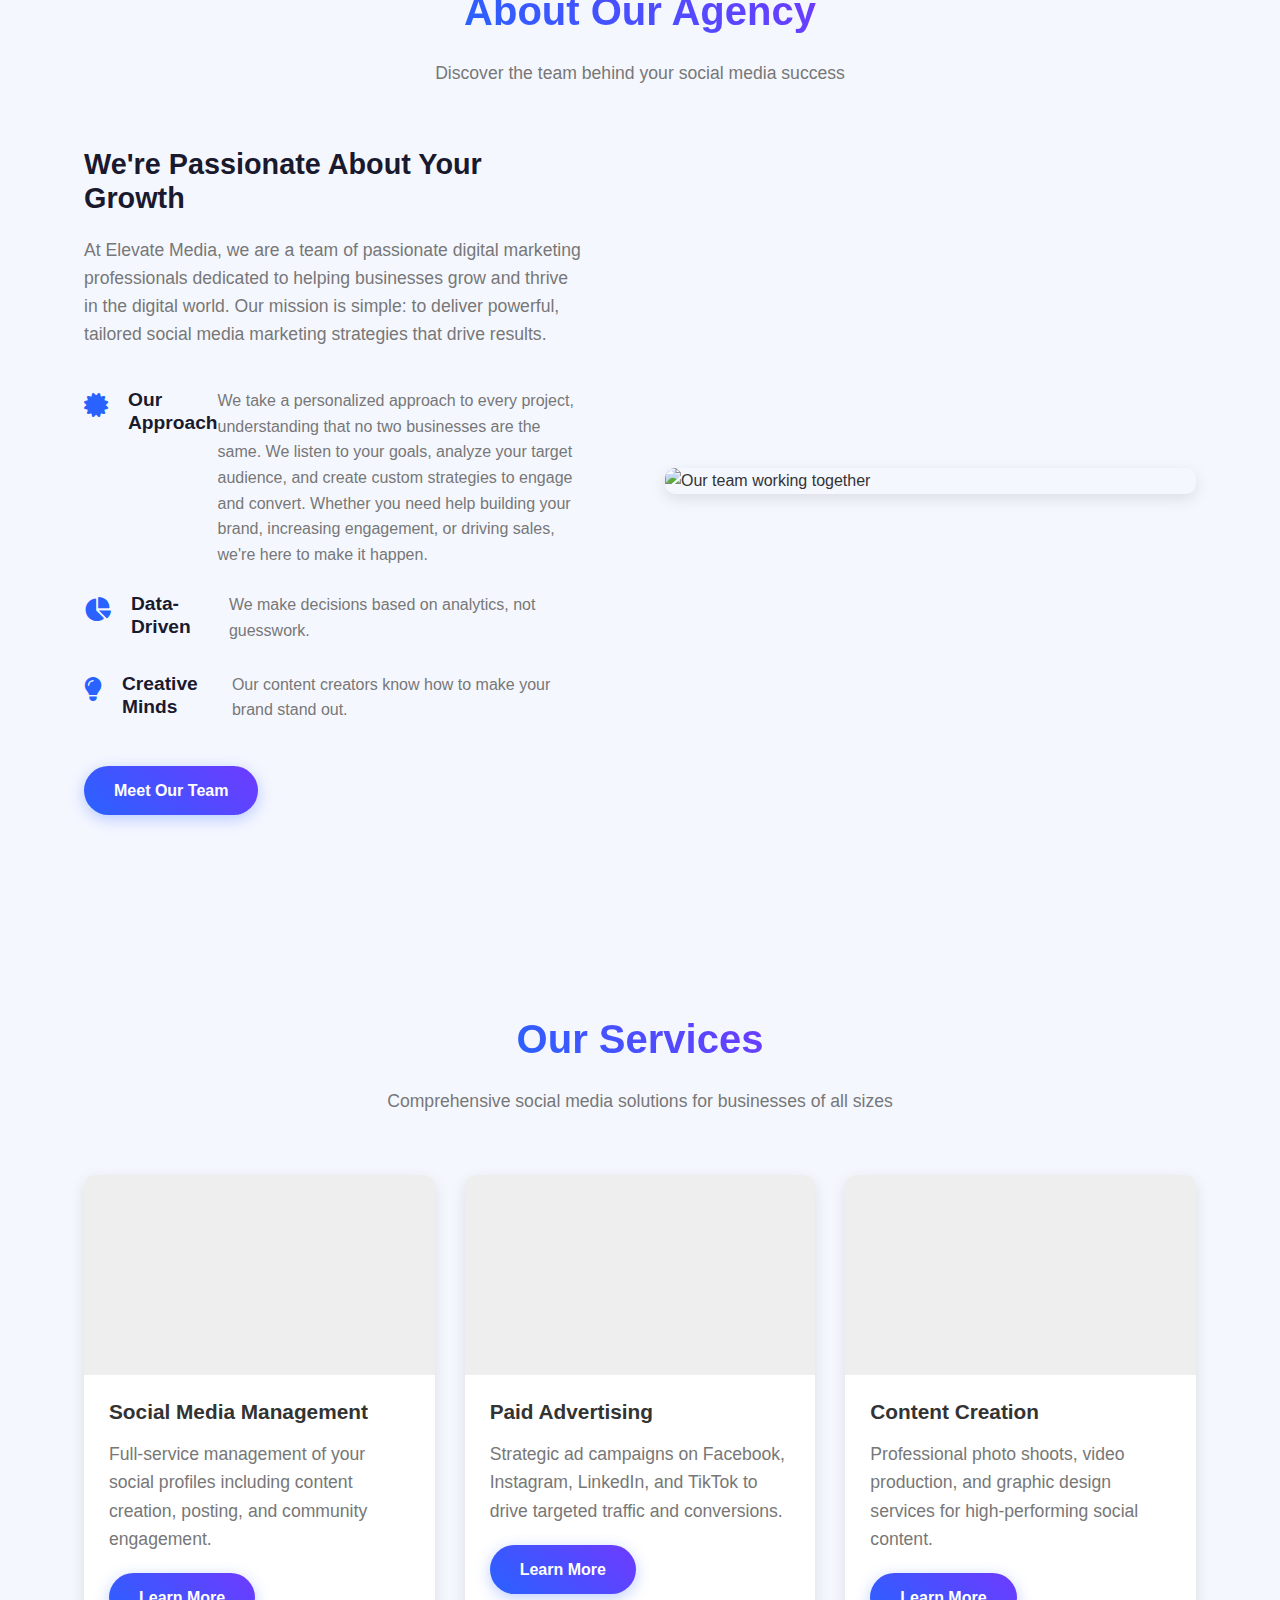
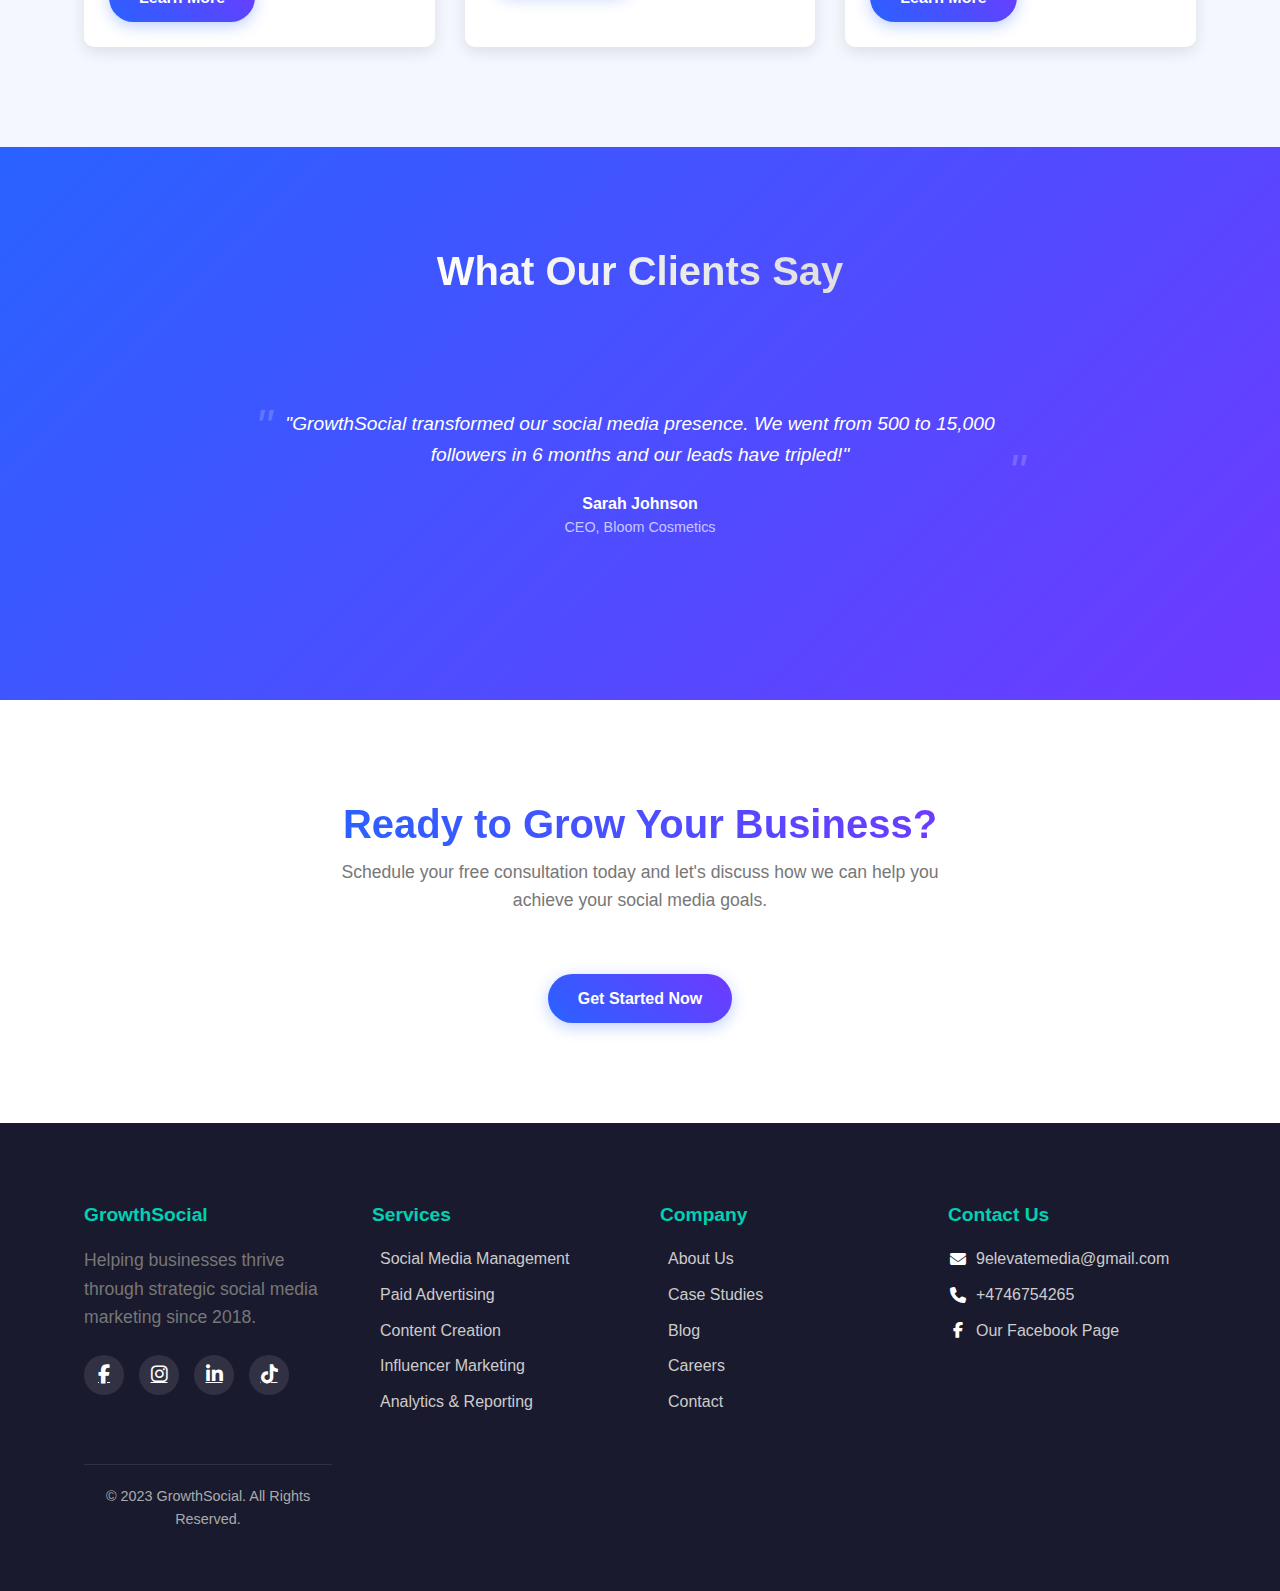
==== commit 955deeec: "Update index.html" ====
--- a/index.html
+++ b/index.html
@@ -192,38 +192,41 @@
         </div>
     </section>
 
-    <!-- CTA -->
-    <section class="cta" id="contact">
-        <div class="container">
-            <div class="section-title">
-                <h2>Ready to Grow Your Business?</h2>
-                <p>Schedule your free consultation today and let's discuss how we can help you achieve your social media goals.</p>
-            </div>
-            <a href="#" class="btn" id="contactBtn">Get Started Now</a>
-        </div>
-    </section>
-
-    <!-- Contact Popup Modal -->
+  <section class="cta" id="contact">
+    <div class="container">
+        <div class="section-title">
+            <h2>Ready to Grow Your Business?</h2>
+            <p>Schedule your free consultation today and let's discuss how we can help you achieve your social media goals.</p>
+        </div>
+        <a href="#" class="btn" id="contactBtn">Get Started Now</a>
+    </div>
+</section>
+
+<!-- Contact Popup Modal -->
 <div class="modal" id="contactModal">
     <div class="modal-content">
-      <span class="close-modal">&times;</span>
-      <h2>Get In Touch</h2>
-      <form id="contactForm">
-        <div class="form-group">
-          <label for="name">Your Name</label>
-          <input type="text" id="name" name="name" required>
-        </div>
-        <div class="form-group">
-          <label for="message">Your Message</label>
-          <textarea id="message" name="message" rows="5" required></textarea>
-        </div>
-        <button type="submit" class="btn">Send Message</button>
-      </form>
-      <div id="formSuccess" class="success-message" style="display: none;">
-        Thank you! Your message has been sent. We'll get back to you soon.
-      </div>
+        <span class="close-modal">&times;</span>
+        <h2>Get In Touch</h2>
+        <form id="contactForm" action="https://formspree.io/f/xgvanzby" method="POST">
+            <div class="form-group">
+                <label for="name">Your Name</label>
+                <input type="text" id="name" name="name" required>
+            </div>
+            <div class="form-group">
+                <label for="email">Your Email</label>
+                <input type="email" id="email" name="email" required>
+            </div>
+            <div class="form-group">
+                <label for="message">Your Message</label>
+                <textarea id="message" name="message" rows="5" required></textarea>
+            </div>
+            <button type="submit" class="btn">Send Message</button>
+        </form>
+        <div id="formSuccess" class="success-message" style="display: none;">
+            Thank you! Your message has been sent. We'll get back to you soon.
+        </div>
     </div>
-  </div>
+</div>
 
     <!-- Footer -->
     <footer>
